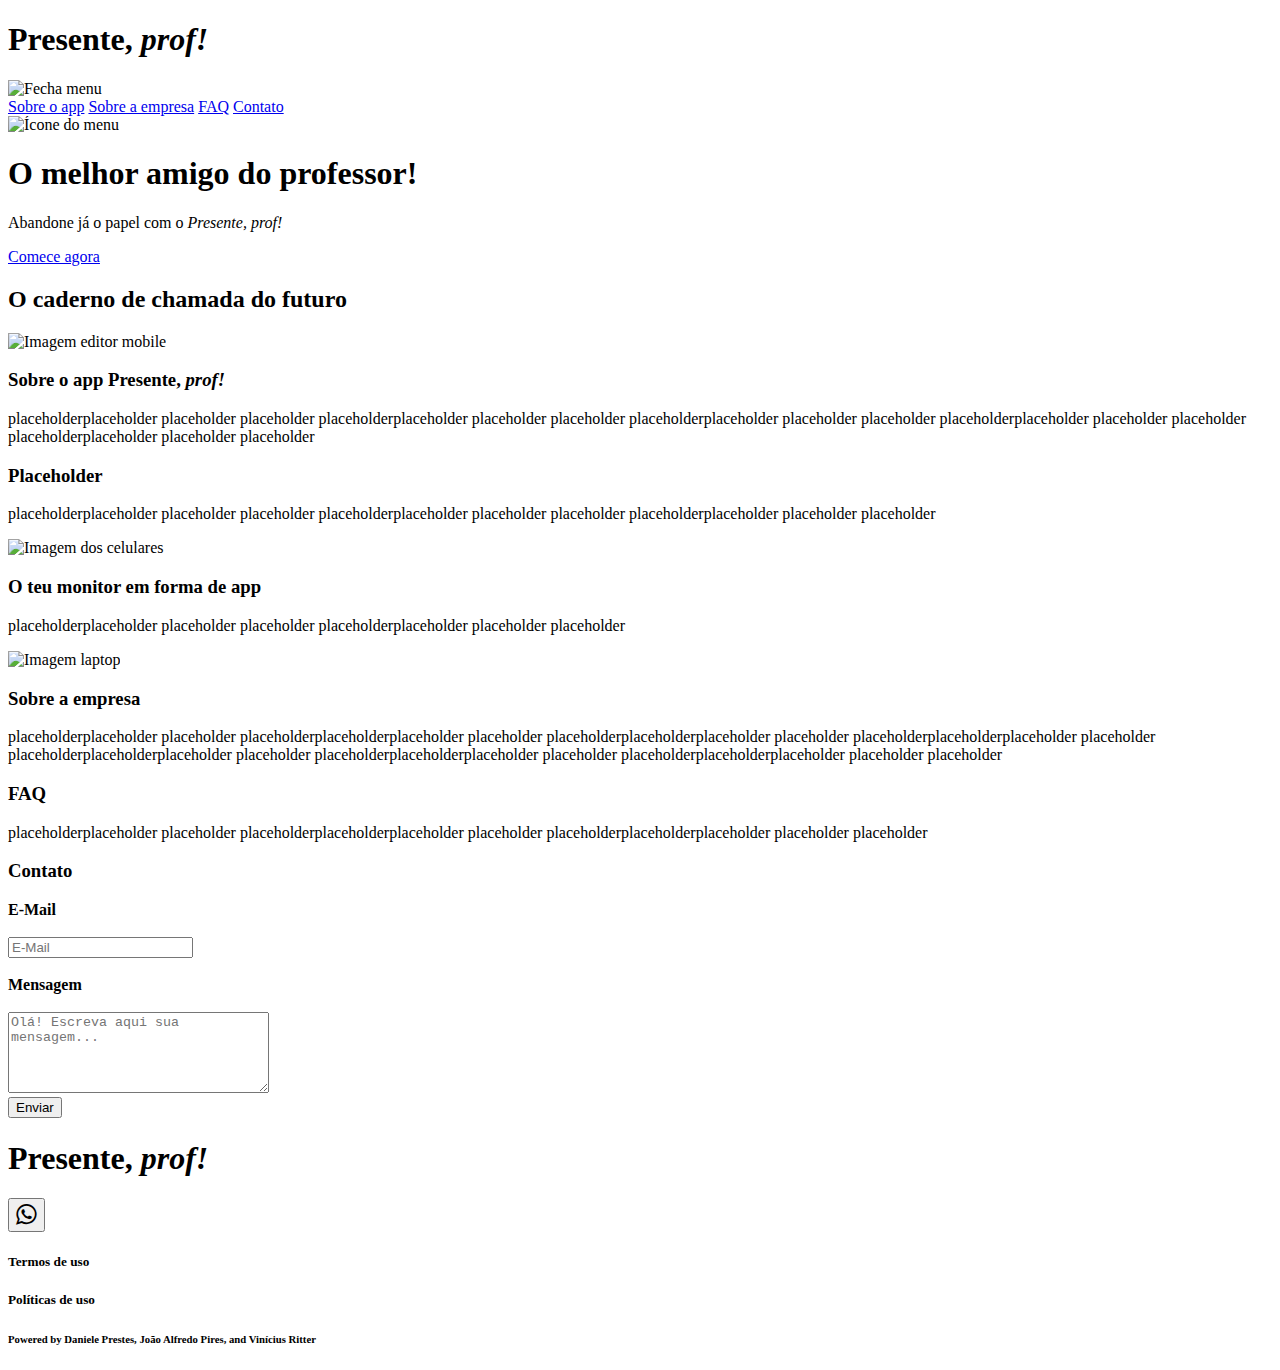
==== Landing_page/index.html @ 46fc6ded "Erro no JS do menu resolvido" ====
<!DOCTYPE html>
<html lang="pt-br">
<head>
    <meta charset="UTF-8">
    <meta name="viewport" content="width=device-width, initial-scale=1.0">
    <link rel="stylesheet" href="styles.css">
    <link rel="preconnect" href="https://fonts.googleapis.com">
    <link rel="preconnect" href="https://fonts.gstatic.com" crossorigin>
    <link href="https://fonts.googleapis.com/css2?family=Overpass:wght@300;600&family=Ubuntu:wght@400;500;700&display=swap" rel="stylesheet">
    <link rel="stylesheet" href="https://cdnjs.cloudflare.com/ajax/libs/font-awesome/4.7.0/css/font-awesome.min.css">
    <script src="forms.js"></script>    
    <title>Presente, prof!</title>
    <script> src="https://code.jquery.com/jquery-3.6.0.min.js"; integrity="sha256-/xUj+3OJU5yExlq6GSYGSHk7tPXikynS7ogEvDej/m4="</script>
</head>
<body>
    <div class="container">

        <!-- Seção Header -->

        <div class="nav">
            <h1>Presente, <i>prof!</i></h1>

            <!-- MENU -->
            <nav class="menu menu-hide">
                <div class="fecha-botao">
                    <img src="images/icon-close.svg" alt="Fecha menu">
                </div>
                <div class="menu-wrapper">
                    <div class="abas-menu">
                            <a href="#">Sobre o app</a>
                            <a href="#">Sobre a empresa</a>
                            <a href="#">FAQ</a>
                            <a href="#">Contato</a>
                    </div>
                </div>
            </nav>
            <!-- FIM MENU -->

            <img class="hamburger" src="images/icon-hamburger.svg" alt="Ícone do menu">
        </div>    
        <div class="text-header">
                <div id="p1">
                    <h1> <span>O melhor amigo</span> do professor!</h1>
                </div>
                <div id="p2">
                    <p>Abandone já o papel com o <i>Presente, prof!</i> </p>
                </div>
                <div class="botao-header">
                    <a href="#">Comece agora</a>
                </div>         
        </div>

        <!-- Seção Conteúdo 1 -->

        <section class="section1">
            <div class="conteudo1">
                <h2>O caderno de chamada do futuro</h2>
                <img class="editor-mobile" src="images/editor-mobile.png" alt="Imagem editor mobile">
                <div class="texto-conteudo1">
                    <h3><span>Sobre o app</span> Presente,<i> prof!</i></h3>
                    <p>placeholderplaceholder placeholder placeholder placeholderplaceholder placeholder placeholder placeholderplaceholder placeholder placeholder placeholderplaceholder placeholder placeholder placeholderplaceholder placeholder placeholder</p>
                    <h3>Placeholder</h3>
                    <p>placeholderplaceholder placeholder placeholder placeholderplaceholder placeholder placeholder placeholderplaceholder placeholder placeholder</p>
                </div>
            </div>   
        </section>

        <!-- Seção azul do meio -->

        <div class="celulares" >
            <img src="images/illustration-phones.svg" alt="Imagem dos celulares">
        </div>
        <section class="section-middle">
            <div class="conteudo-middle">
                <div class="texto-conteudo-middle">
                    <h3>O teu monitor em forma de app</h3>
                    <p>placeholderplaceholder placeholder placeholder placeholderplaceholder placeholder placeholder </p>
                </div>
            </div>   
        </section>

        <!-- Seção Conteúdo 2 -->

        <section class="section2">
            <div class="conteudo2">
                <img class="laptop-mobile" src="images/laptop-mobile.png" alt="Imagem laptop">
                <div class="texto-conteudo2">
                    <h3>Sobre a empresa</h3>
                    <p>placeholderplaceholder placeholder placeholderplaceholderplaceholder placeholder placeholderplaceholderplaceholder placeholder placeholderplaceholderplaceholder placeholder placeholderplaceholderplaceholder placeholder placeholderplaceholderplaceholder placeholder placeholderplaceholderplaceholder placeholder placeholder</p>
                    <h3>FAQ</h3>
                    <p>placeholderplaceholder placeholder placeholderplaceholderplaceholder placeholder placeholderplaceholderplaceholder placeholder placeholder</p>
                    <h3>Contato</h3>
                </div>
            </div>   
        </section>

        <!-- Formulário de contato -->

        <form id="form" onsubmit="validacaoForm()" method="post" novalidade>
            
            <div>
                <label class="nomeEmail"><b>E-Mail</b></label>
                <br><br>
                <input type="email" id="email" placeholder="E-Mail">
                <br>
                <label class="nomeMensagem"><br><b>Mensagem</b></label>
                <br><br>
                <textarea name="message" id="textArea" rows="5" cols="30" placeholder="Olá! Escreva aqui sua mensagem..."></textarea>
                <br>
                <input type="submit" value="Enviar">
            </div>

        </form>

         <!-- Footer -->

         <div class="footer">
            <h1>Presente, <i>prof!</i></h1>
            <button style="font-size:24px"><i class="fa fa-whatsapp"></i></button>
            <h5>Termos de uso</h5>
            <h5>Políticas de uso</h5>
            <h6>Powered by Daniele Prestes, João Alfredo Pires, and Vinícius Ritter</h6>
            
         </div>     
    </div>
    <script>
        const btnClose = document.querySelector('.fecha-botao');
        const menu = document.querySelector('.menu');
        const btnHamburger = document.querySelector('.hamburger');

        btnClose.addEventListener('click', menuHideShow);
        btnHamburger.addEventListener('click', menuHideShow);

        function menuHideShow(){
            menu.classList.toggle('menu-hide');
            btnHamburger.classList.toggle('hamburger-hide');
        }
    </script>
</body>
</html>
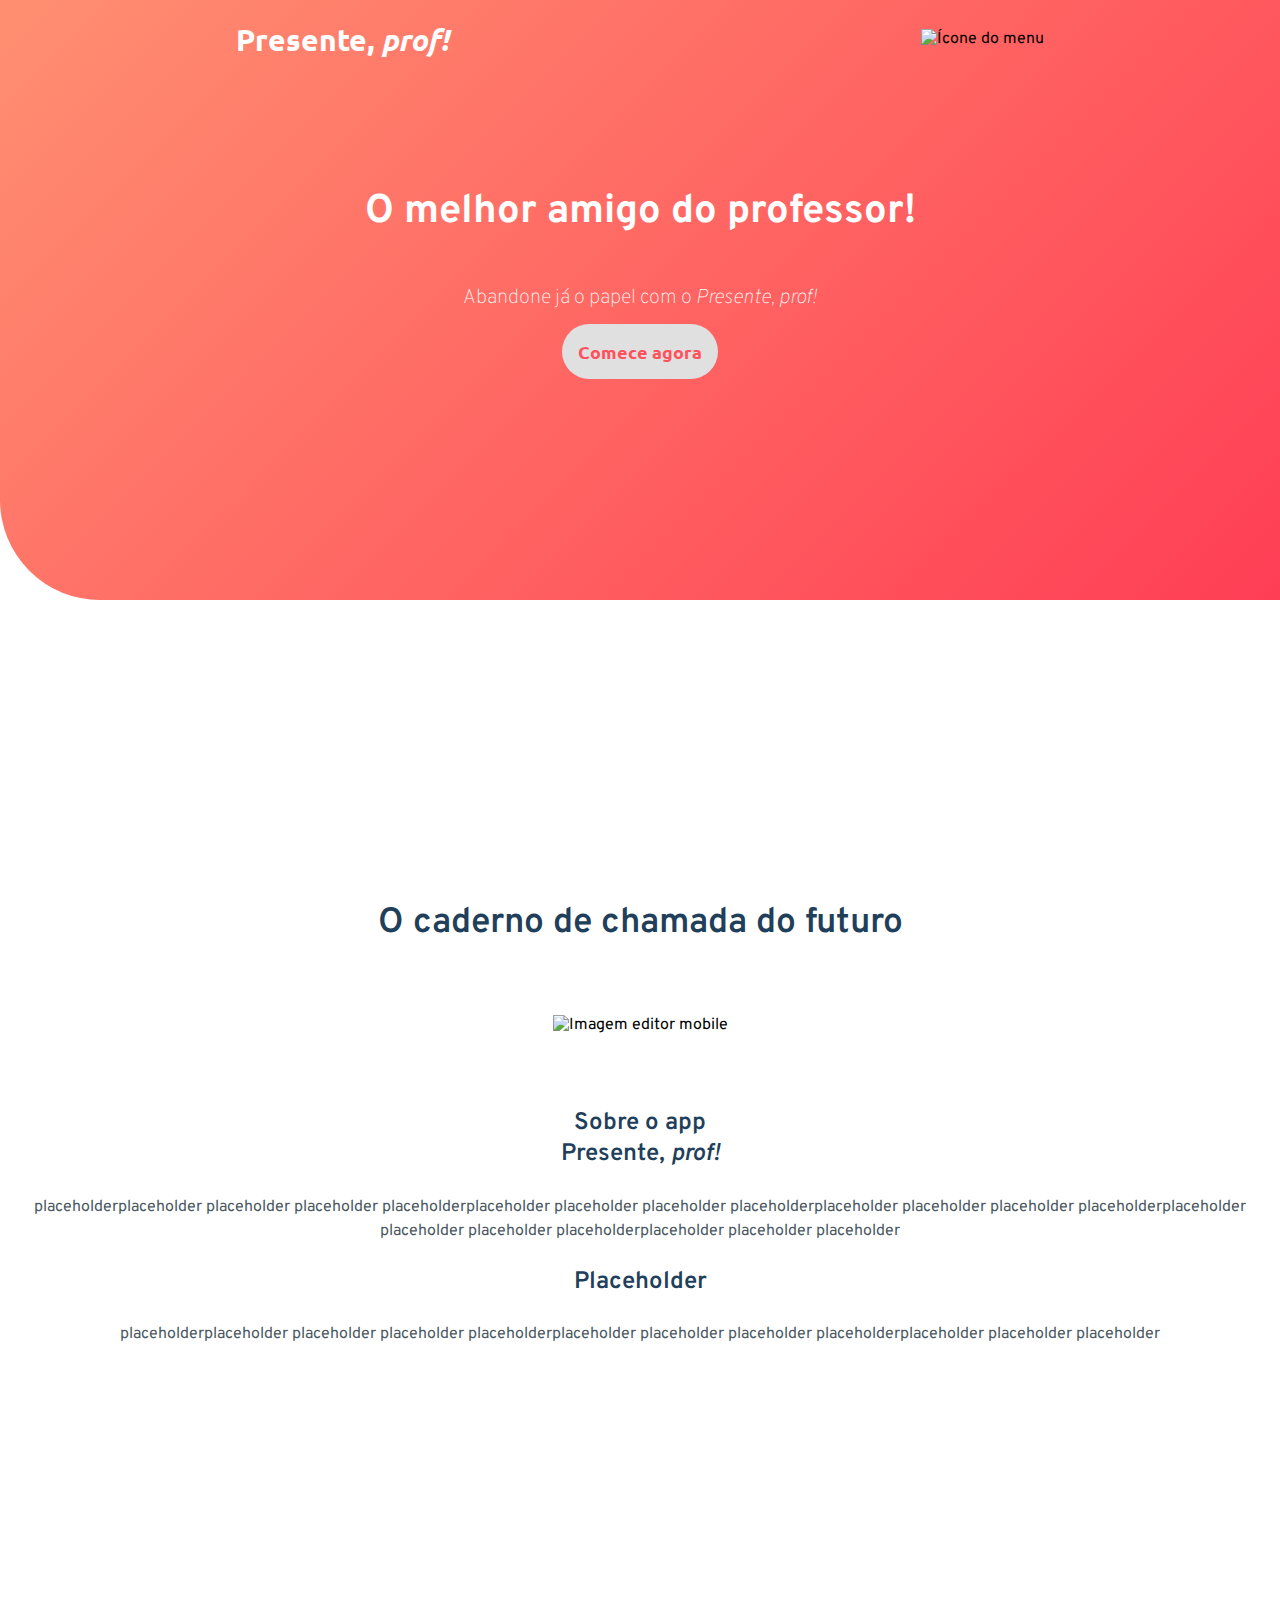
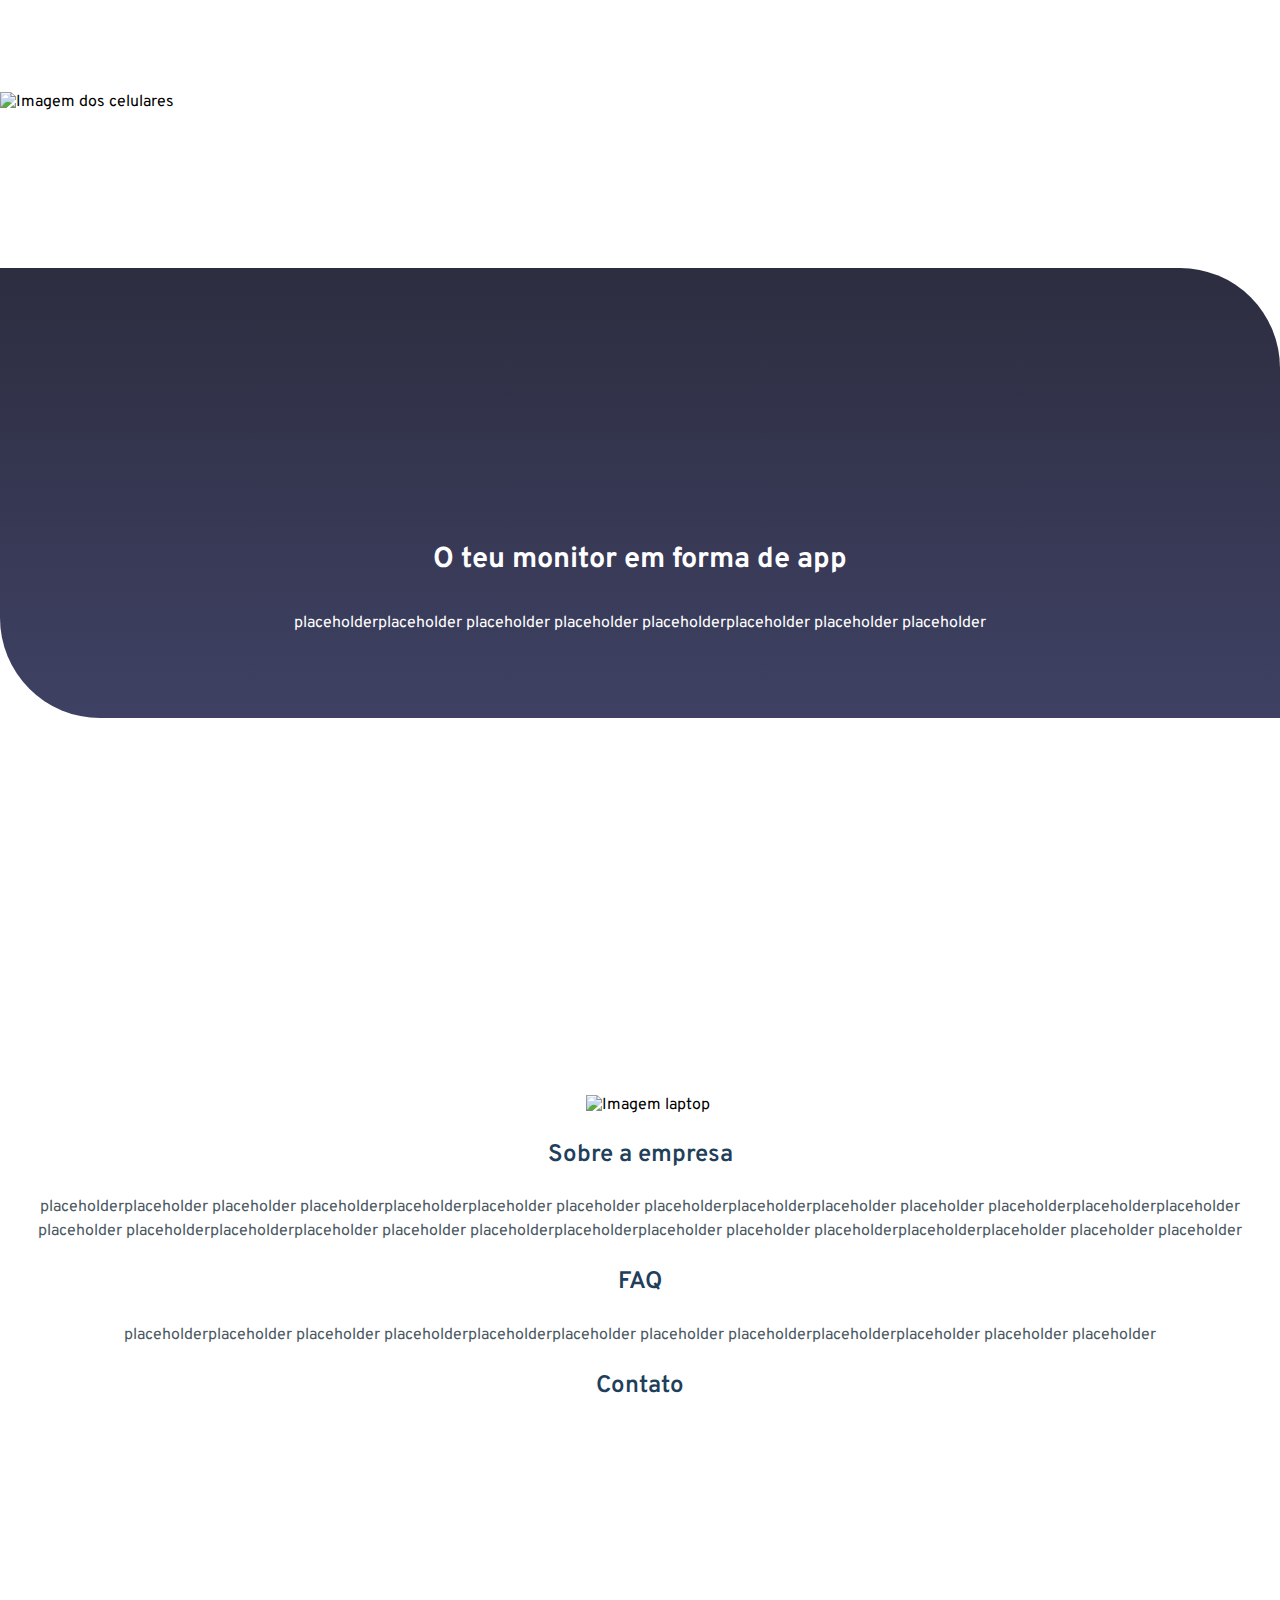
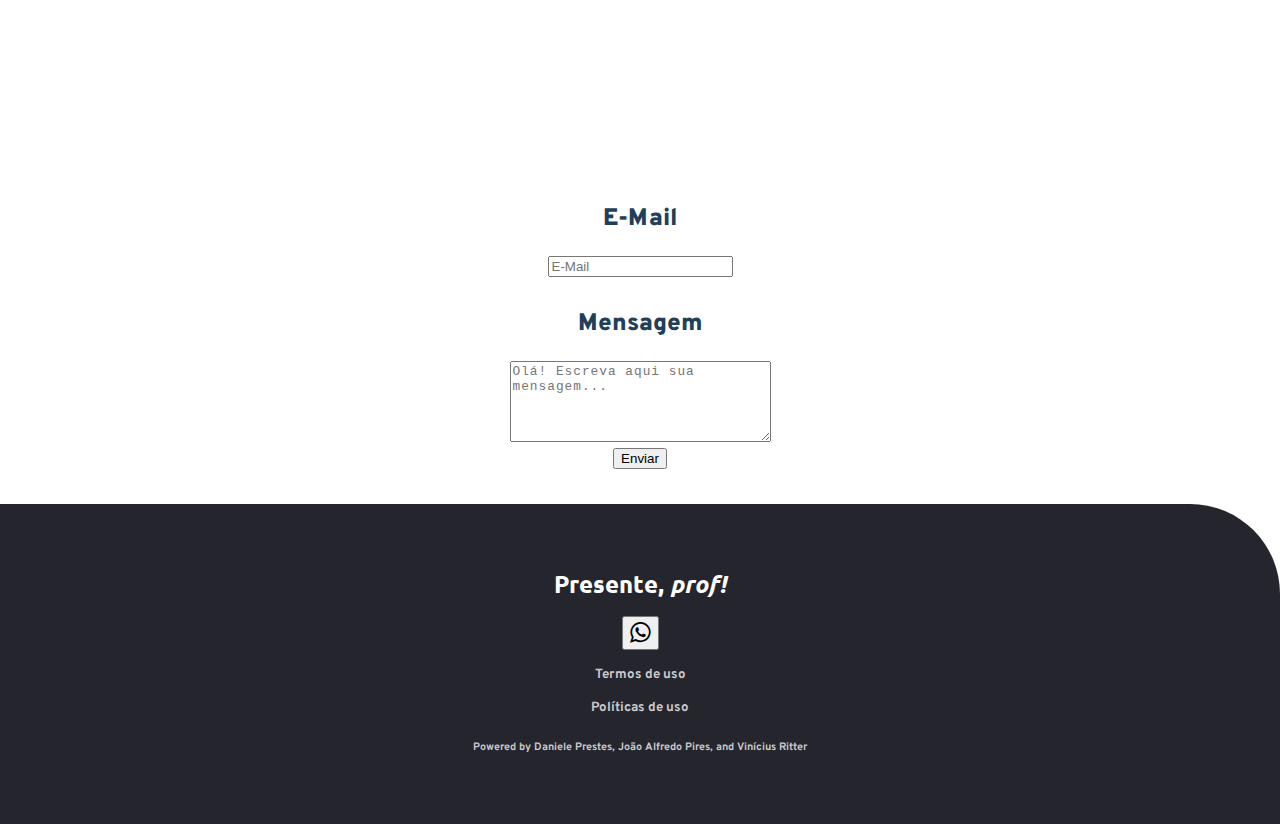
==== commit 6280a33d: "Mobile terminado" ====
--- a/Landing_page/index.html
+++ b/Landing_page/index.html
@@ -23,14 +23,14 @@
             <!-- MENU -->
             <nav class="menu menu-hide">
                 <div class="fecha-botao">
-                    <img src="images/icon-close.svg" alt="Fecha menu">
+                    <img src="images/icon-close.png" alt="Fecha menu">
                 </div>
                 <div class="menu-wrapper">
                     <div class="abas-menu">
-                            <a href="#">Sobre o app</a>
-                            <a href="#">Sobre a empresa</a>
-                            <a href="#">FAQ</a>
-                            <a href="#">Contato</a>
+                            <a href="#anchor-sobre">Sobre o app</a>
+                            <a href="#anchor-empresa">Sobre a empresa</a>
+                            <a href="#anchor-faq">FAQ</a>
+                            <a href="#anchor-contato">Contato</a>
                     </div>
                 </div>
             </nav>
@@ -57,7 +57,7 @@
                 <h2>O caderno de chamada do futuro</h2>
                 <img class="editor-mobile" src="images/editor-mobile.png" alt="Imagem editor mobile">
                 <div class="texto-conteudo1">
-                    <h3><span>Sobre o app</span> Presente,<i> prof!</i></h3>
+                    <h3 id="anchor-sobre"><span>Sobre o app</span> Presente,<i> prof!</i></h3>
                     <p>placeholderplaceholder placeholder placeholder placeholderplaceholder placeholder placeholder placeholderplaceholder placeholder placeholder placeholderplaceholder placeholder placeholder placeholderplaceholder placeholder placeholder</p>
                     <h3>Placeholder</h3>
                     <p>placeholderplaceholder placeholder placeholder placeholderplaceholder placeholder placeholder placeholderplaceholder placeholder placeholder</p>
@@ -85,11 +85,11 @@
             <div class="conteudo2">
                 <img class="laptop-mobile" src="images/laptop-mobile.png" alt="Imagem laptop">
                 <div class="texto-conteudo2">
-                    <h3>Sobre a empresa</h3>
+                    <h3 id="anchor-empresa">Sobre a empresa</h3>
                     <p>placeholderplaceholder placeholder placeholderplaceholderplaceholder placeholder placeholderplaceholderplaceholder placeholder placeholderplaceholderplaceholder placeholder placeholderplaceholderplaceholder placeholder placeholderplaceholderplaceholder placeholder placeholderplaceholderplaceholder placeholder placeholder</p>
-                    <h3>FAQ</h3>
+                    <h3 id="anchor-faq">FAQ</h3>
                     <p>placeholderplaceholder placeholder placeholderplaceholderplaceholder placeholder placeholderplaceholderplaceholder placeholder placeholder</p>
-                    <h3>Contato</h3>
+                    <h3 id="anchor-contato">Contato</h3>
                 </div>
             </div>   
         </section>
@@ -135,6 +135,8 @@
             menu.classList.toggle('menu-hide');
             btnHamburger.classList.toggle('hamburger-hide');
         }
+       
+    
     </script>
 </body>
 </html>--- a/Landing_page/styles.css
+++ b/Landing_page/styles.css
@@ -0,0 +1,357 @@
+html {
+    font-size: 100%;
+    box-sizing: border-box;
+}
+
+body {
+    margin: 0;
+    padding: 0;
+    overflow-x: hidden;
+    font-family: 'Overpass', sans-serif;
+    line-height: 1.3;
+}
+
+/* Estilos Header */
+
+.container {
+    width: 100%;
+    height: 600px;
+    position: absolute;
+    background-image: url(images/bg-pattern-intro-desktop.svg), linear-gradient(135deg, #FF8F71, #FF3E55);
+    background-position: 35% 35%;
+    background-size: 350%, 100%, 0% 0%;
+    border-bottom-left-radius: 100px;
+    background-repeat: no-repeat;  
+   }
+
+.container .nav {
+    
+    display: flex;
+    align-items: center;
+    justify-content: space-around; 
+}
+
+.nav h1 {
+    font-family: 'Ubuntu', sans-serif;
+    font-size: 30px;
+    color: white;
+}
+
+.text-header {
+    display: flex;
+    flex-direction: column;    
+    justify-content: center;
+    text-align: center;  
+      
+}
+
+#p1 {
+    color: white;
+    font-size: 20px;
+    font-weight: 600;
+    padding: 5rem 1rem 0 1rem;
+
+    
+}
+
+#p2 {
+    color: white;
+    font-size: 20px;
+    font-weight: 100;  
+    padding: 0 5rem 0 5rem;  
+    margin-bottom: 10px;
+}
+
+.botao-header a {
+    text-decoration: none;
+    height: 10rem;
+    width: 40%;
+    align-self: center;
+    padding: 1rem;
+    font-size: 1.1rem;
+    font-family: 'Ubuntu', sans-serif;
+    font-weight: 700;
+    border-radius: 5rem;
+    background-color: rgb(224, 224, 224);
+    color: hsl(356, 100%, 66%);
+    
+}
+.botao-header a:hover {
+    background-color: hsl(355, 100%, 74%);
+}
+
+/* Estilos menu */
+
+.menu {
+    position: fixed;
+    top: 0;
+    left: 0;
+    width: 100vw;
+    height: 100vh;
+    padding-top: 1.6rem;
+    display: flex;
+    flex-direction: column;
+    align-items: center;
+    justify-content: flex-start;
+    transition: all 1s ease-in-out;
+    
+}
+
+.fecha-botao {
+    display: flex;
+    align-items: center;
+    justify-content: flex-end;
+    width: 270%;
+    transform: scale(30%);
+    margin-top: -25px;    
+}
+
+.menu-wrapper {
+    background-color: white;
+    width: 82%;
+    height: 200px;
+    border-radius: 5px;
+    margin-top: 3rem;
+    box-shadow: 0px 10px 20px rgba(0, 0, 0, 1), 0px 20px 30px rgba(0, 0, 0, 1);
+    display: flex;
+    flex-direction: column;
+    align-items: center;
+    justify-content: center;
+}
+
+.abas-menu {
+    display: flex;
+    flex-direction: column;
+    align-items: center;
+    justify-content: center;
+    text-align: center;
+    background-color: rgb(224, 224, 241);
+    border-radius: 5px;
+    width: 50%;
+    padding: 1rem;
+}
+
+.abas-menu a {
+    display: block;
+    color: hsl(208, 49%, 24%);
+    text-decoration: none;
+    font-size: 1.2rem;
+    font-weight: 600;
+    padding: 0.2rem;
+}
+
+.abas-menu a:hover {
+    color: hsl(208, 32%, 55%);
+}
+
+.menu-hide {
+    left: 100vw;
+    opacity: 0;
+}
+
+.hamburger {
+    transition: all 1s ease-in-out;
+}
+
+.hamburger-hide {
+    opacity: 0;
+}
+
+
+/*Estilos seção 1*/
+
+.section1 {
+    width: 100%;
+    height: 1086px;
+    display: flex;
+    flex-direction: column;
+    text-align: center;
+    justify-content: center;
+    padding: 5rem 0 0 0;
+}
+
+.section1 h2 {
+    font-size: 2.2rem;
+    font-weight: 600;
+    padding: 15rem 2rem 0 2rem;
+    color: hsl(208, 49%, 24%)
+}
+
+.conteudo1 .editor-mobile {
+    margin-top: 2.5rem;
+    margin-bottom: 3rem;
+     
+}
+
+.texto-conteudo1 h3 {
+    font-size: 1.5rem;
+    font-weight: 600;
+    padding: 0 2rem 0 2rem;
+    color: hsl(208, 49%, 24%)
+}
+
+h3 span {
+    display: block;
+}
+
+.texto-conteudo1 p {
+    color: hsl(207, 13%, 34%);
+    line-height: 1.5rem;
+    margin: 0 1rem 0 1rem;
+}
+
+/* Estilos seção middle */
+
+.celulares {
+    width: 100%;
+    position: relative;
+    
+}
+
+.celulares img {
+    position: absolute;
+    width: 375px;
+    top: 0;
+    left: 0;
+    margin-top: 10rem;
+    display: flex;
+    
+    align-self: center;
+}
+
+.section-middle {
+    width: 100%;
+    height: 450px;
+    margin-top: 21rem;
+    display: flex;
+    flex-direction: column;
+    text-align: center;
+    justify-content: center;
+    align-self: center;
+    background-image: url(images/bg-pattern-circles.svg), linear-gradient(#2C2D3F,#3F4164);
+    background-size: 163%, 100%;
+    background-position: 50% 170%, 0%;
+    background-repeat: no-repeat, no-repeat;
+    border-top-right-radius: 100px;
+    border-bottom-left-radius: 100px;
+    
+
+}
+
+.texto-conteudo-middle {
+    margin-top: 10rem;
+    
+}
+
+.texto-conteudo-middle h3 {
+    color: white;
+    font-size: 1.8rem;
+    padding: 2rem 2rem 0 2rem;
+    
+    
+}
+
+.texto-conteudo-middle p {
+    color: white;
+    font-size: 1rem;
+    line-height: 1.5rem;
+    margin: 2rem 2rem 0 2rem;
+    
+}
+
+/* Estilos seção 2 */
+
+.section2 {
+    width: 100%;
+    height: 1086px;
+    display: flex;
+    flex-direction: column;
+    text-align: center;
+    justify-content: center;
+    padding: 0 0 0 0;
+}
+
+.conteudo2 .laptop-mobile {
+    padding: 0 0 0 1rem;
+}
+
+.texto-conteudo2 h3 {
+    font-size: 1.5rem;
+    font-weight: 600;
+    padding: 0 2rem 0 2rem;
+    color: hsl(208, 49%, 24%)
+}
+
+.texto-conteudo2 p {
+    color: hsl(207, 13%, 34%);
+    line-height: 1.5rem;
+    margin: 0 1.5rem 0 1.5rem;
+}
+
+/* Estilos Formulário*/
+
+#form {
+    width: 100%;
+    height: 300px;
+    display: flex;
+    flex-direction: column;
+    text-align: center;
+    
+}
+
+.nomeEmail {
+    font-size: 1.5rem;
+    font-weight: 600;
+    color: hsl(208, 49%, 24%)
+
+}
+
+.nomeMensagem {
+    font-size: 1.5rem;
+    font-weight: 600;
+    color: hsl(208, 49%, 24%)
+}
+
+textarea {
+    font-size: .8rem;
+    letter-spacing: 1px;
+}
+
+
+/* Estilos footer*/
+
+.footer {
+    height: 320px;
+    width: 100%;
+    display: flex;
+    flex-direction: column;
+    align-items: center;
+    background-color: hsl(240, 10%, 16%);
+    border-top-right-radius: 90px;
+}
+
+.footer h1 {
+    font-family: 'Ubuntu', sans-serif;
+    font-size: 1.5rem;
+    color: white;
+    padding-top: 3rem;
+}
+
+.footer img{
+    transform: scale(30%);
+    position: relative;
+    bottom: 100px;
+    left: 25px;
+   
+}
+
+.footer h5{
+    color: hsl(240, 2%, 79%);
+    margin: 1rem 0 0 0;
+}
+
+.footer h6{
+    color: hsl(240, 2%, 79%);
+    margin: 1 0 19rem 0;
+    
+}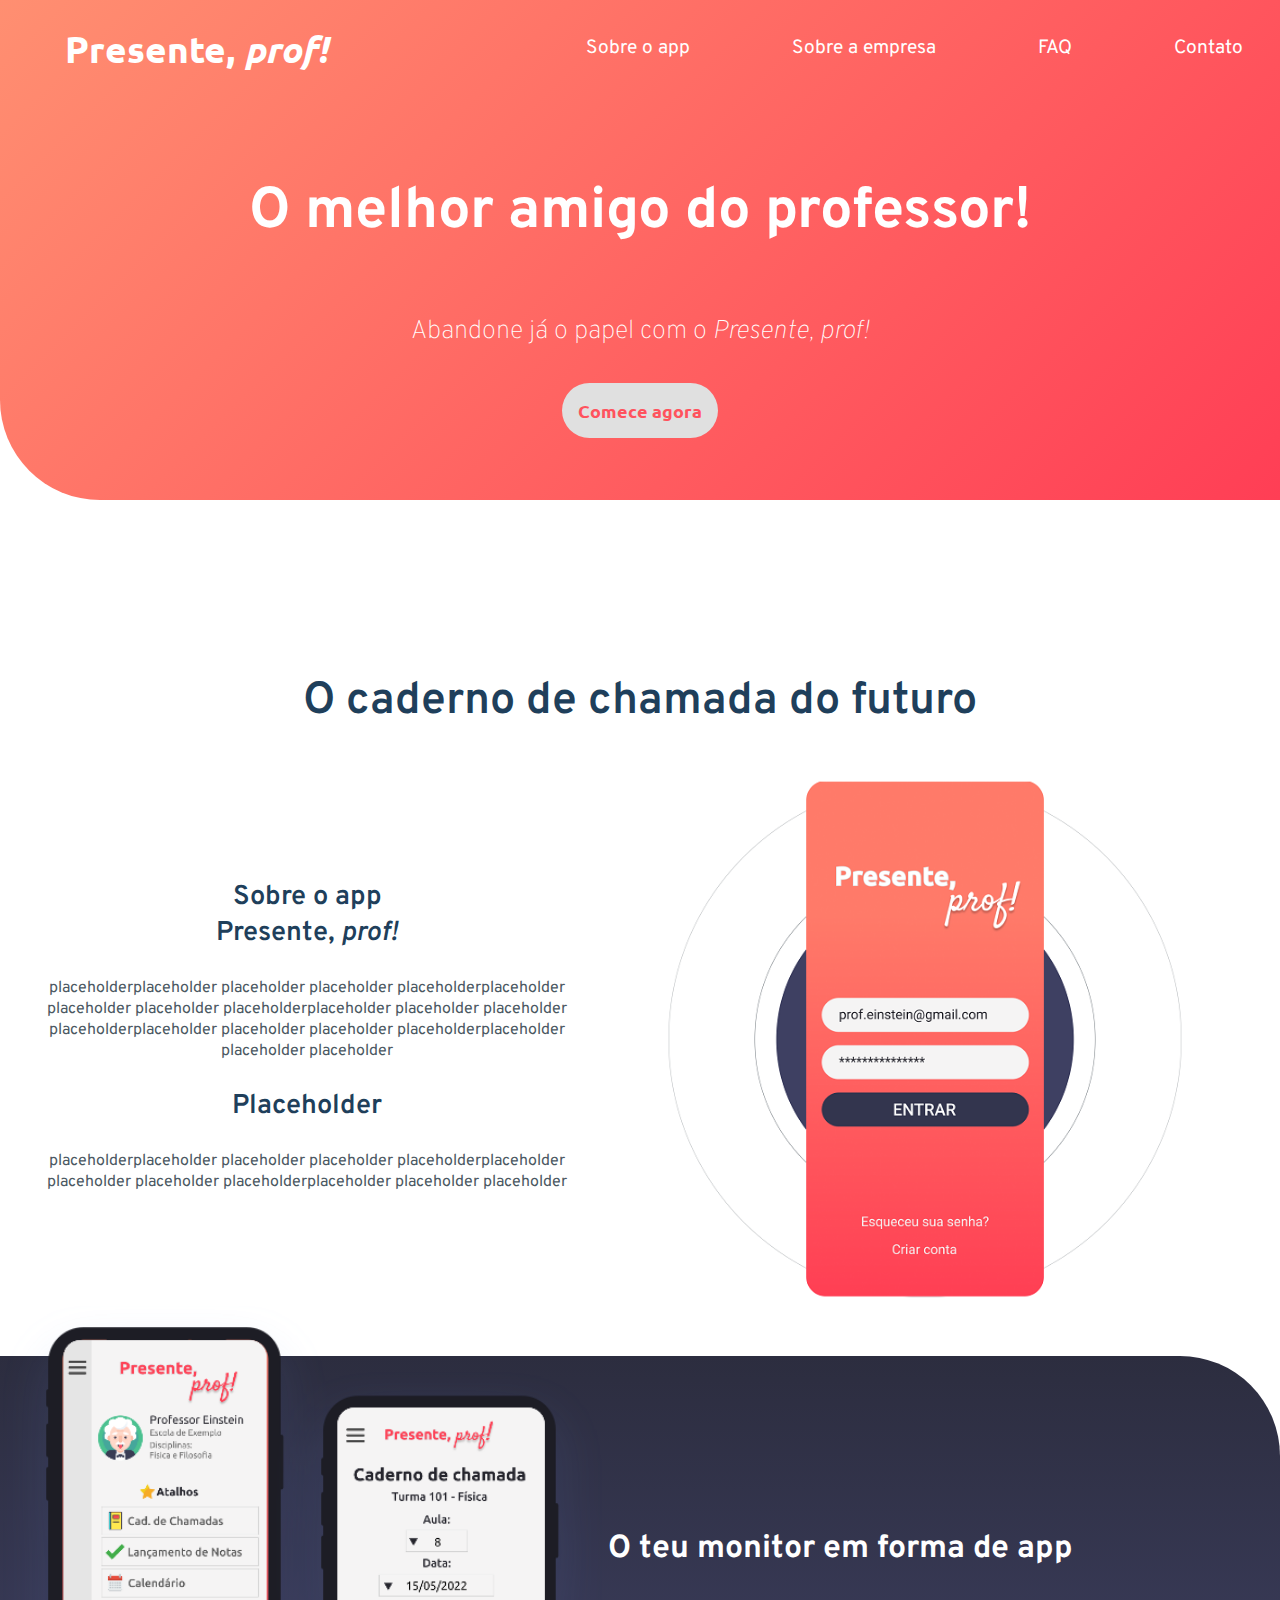
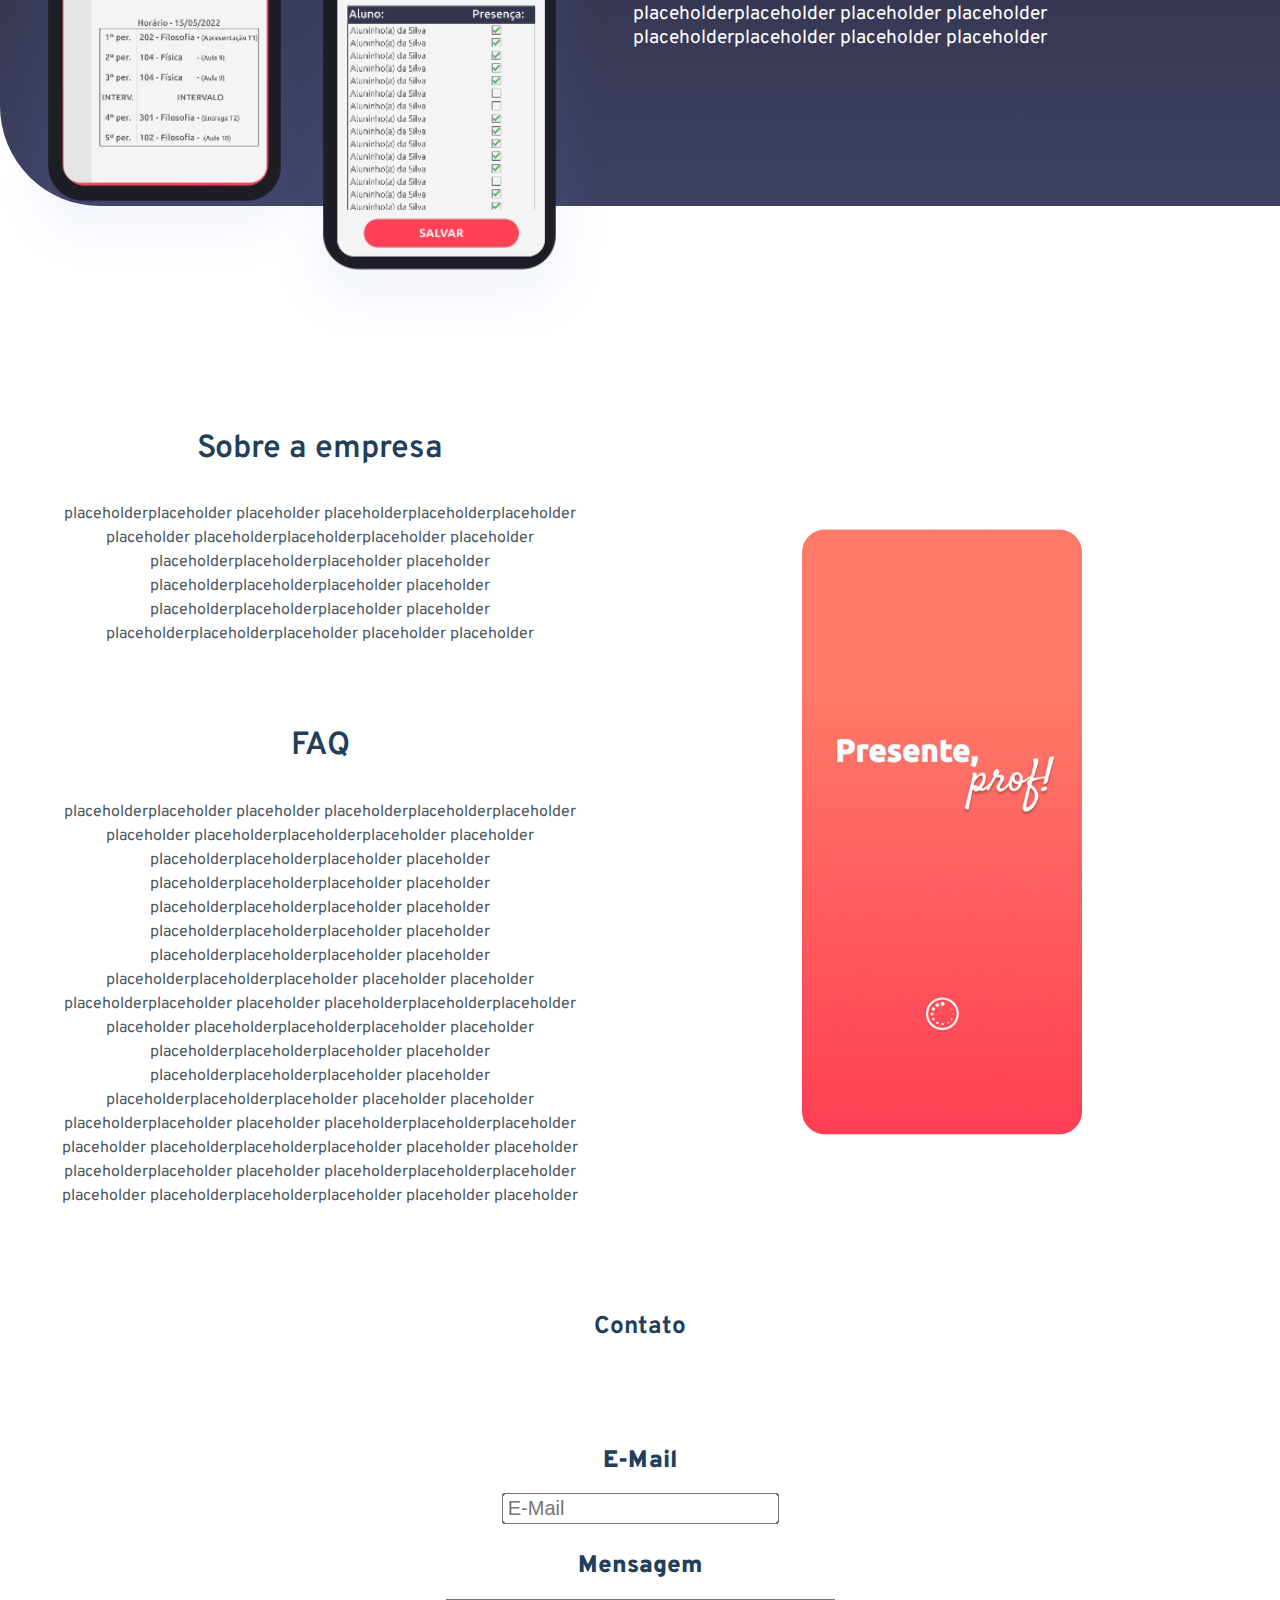
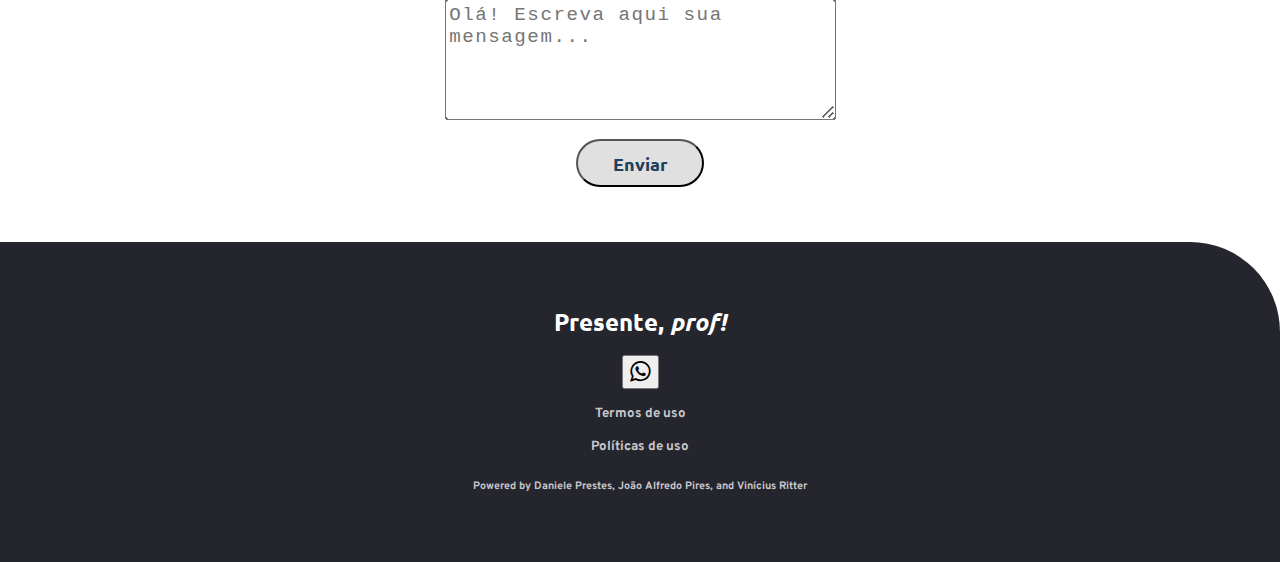
==== commit 0228c572: "Imagens trocadas + 1024px pronto" ====
--- a/Landing_page/index.html
+++ b/Landing_page/index.html
@@ -46,7 +46,7 @@
                     <p>Abandone já o papel com o <i>Presente, prof!</i> </p>
                 </div>
                 <div class="botao-header">
-                    <a href="#">Comece agora</a>
+                    <a href="#anchor-inicio">Comece agora</a>
                 </div>         
         </div>
 
@@ -54,8 +54,9 @@
 
         <section class="section1">
             <div class="conteudo1">
-                <h2>O caderno de chamada do futuro</h2>
-                <img class="editor-mobile" src="images/editor-mobile.png" alt="Imagem editor mobile">
+                <h2 id="anchor-inicio">O caderno de chamada do futuro</h2>
+                <img class="editor-mobile" src="images/Tela-de-login-preenchida-mobile.png" alt="Imagem editor mobile">
+                <img class="editor-desktop" src="images/tela-de-login-preenchida-desktop-circles.png" alt="Imagem editor desktop">
                 <div class="texto-conteudo1">
                     <h3 id="anchor-sobre"><span>Sobre o app</span> Presente,<i> prof!</i></h3>
                     <p>placeholderplaceholder placeholder placeholder placeholderplaceholder placeholder placeholder placeholderplaceholder placeholder placeholder placeholderplaceholder placeholder placeholder placeholderplaceholder placeholder placeholder</p>
@@ -68,7 +69,7 @@
         <!-- Seção azul do meio -->
 
         <div class="celulares" >
-            <img src="images/illustration-phones.svg" alt="Imagem dos celulares">
+            <img src="images/illustration-phones-telas.png" alt="Imagem dos celulares">
         </div>
         <section class="section-middle">
             <div class="conteudo-middle">
@@ -83,12 +84,15 @@
 
         <section class="section2">
             <div class="conteudo2">
-                <img class="laptop-mobile" src="images/laptop-mobile.png" alt="Imagem laptop">
+                <img class="laptop-mobile" src="images/Tela-carregamento-mobile.png" alt="Imagem laptop">
+                <img class="laptop-desktop" src="images/Tela-carregamento-desktop.png" alt="Imagem laptop desktop">
                 <div class="texto-conteudo2">
                     <h3 id="anchor-empresa">Sobre a empresa</h3>
                     <p>placeholderplaceholder placeholder placeholderplaceholderplaceholder placeholder placeholderplaceholderplaceholder placeholder placeholderplaceholderplaceholder placeholder placeholderplaceholderplaceholder placeholder placeholderplaceholderplaceholder placeholder placeholderplaceholderplaceholder placeholder placeholder</p>
                     <h3 id="anchor-faq">FAQ</h3>
-                    <p>placeholderplaceholder placeholder placeholderplaceholderplaceholder placeholder placeholderplaceholderplaceholder placeholder placeholder</p>
+                    <p>placeholderplaceholder placeholder placeholderplaceholderplaceholder placeholder placeholderplaceholderplaceholder placeholder placeholderplaceholderplaceholder placeholder placeholderplaceholderplaceholder placeholder placeholderplaceholderplaceholder placeholder placeholderplaceholderplaceholder placeholder placeholderplaceholderplaceholder placeholder placeholderplaceholderplaceholder placeholder placeholder placeholderplaceholder placeholder placeholderplaceholderplaceholder placeholder placeholderplaceholderplaceholder placeholder placeholderplaceholderplaceholder placeholder placeholderplaceholderplaceholder placeholder placeholderplaceholderplaceholder placeholder placeholder placeholderplaceholder placeholder placeholderplaceholderplaceholder placeholder placeholderplaceholderplaceholder placeholder placeholder placeholderplaceholder placeholder placeholderplaceholderplaceholder placeholder placeholderplaceholderplaceholder placeholder placeholder</p>
+                </div>
+                <div class="contato">
                     <h3 id="anchor-contato">Contato</h3>
                 </div>
             </div>   
@@ -96,20 +100,18 @@
 
         <!-- Formulário de contato -->
 
-        <form id="form" onsubmit="validacaoForm()" method="post" novalidade>
-            
+        <form id="form" onsubmit="validacaoForm()" method="post" novalidate>     
             <div>
                 <label class="nomeEmail"><b>E-Mail</b></label>
                 <br><br>
-                <input type="email" id="email" placeholder="E-Mail">
+                <input class="caixa-email" type="email" id="email" placeholder="E-Mail">
                 <br>
                 <label class="nomeMensagem"><br><b>Mensagem</b></label>
                 <br><br>
                 <textarea name="message" id="textArea" rows="5" cols="30" placeholder="Olá! Escreva aqui sua mensagem..."></textarea>
                 <br>
-                <input type="submit" value="Enviar">
+                <input class="botao-enviar" type="submit" value="Enviar">
             </div>
-
         </form>
 
          <!-- Footer -->
@@ -119,8 +121,7 @@
             <button style="font-size:24px"><i class="fa fa-whatsapp"></i></button>
             <h5>Termos de uso</h5>
             <h5>Políticas de uso</h5>
-            <h6>Powered by Daniele Prestes, João Alfredo Pires, and Vinícius Ritter</h6>
-            
+            <h6>Powered by Daniele Prestes, João Alfredo Pires, and Vinícius Ritter</h6> 
          </div>     
     </div>
     <script>
@@ -134,9 +135,7 @@
         function menuHideShow(){
             menu.classList.toggle('menu-hide');
             btnHamburger.classList.toggle('hamburger-hide');
-        }
-       
-    
+        }   
     </script>
 </body>
 </html>--- a/Landing_page/styles.css
+++ b/Landing_page/styles.css
@@ -22,7 +22,7 @@
     background-size: 350%, 100%, 0% 0%;
     border-bottom-left-radius: 100px;
     background-repeat: no-repeat;  
-   }
+}
 
 .container .nav {
     
@@ -42,7 +42,6 @@
     flex-direction: column;    
     justify-content: center;
     text-align: center;  
-      
 }
 
 #p1 {
@@ -50,8 +49,6 @@
     font-size: 20px;
     font-weight: 600;
     padding: 5rem 1rem 0 1rem;
-
-    
 }
 
 #p2 {
@@ -60,6 +57,10 @@
     font-weight: 100;  
     padding: 0 5rem 0 5rem;  
     margin-bottom: 10px;
+}
+
+.botao-header {
+    margin-top: 3rem;
 }
 
 .botao-header a {
@@ -73,9 +74,9 @@
     font-weight: 700;
     border-radius: 5rem;
     background-color: rgb(224, 224, 224);
-    color: hsl(356, 100%, 66%);
-    
-}
+    color: hsl(356, 100%, 66%);     
+}
+
 .botao-header a:hover {
     background-color: hsl(355, 100%, 74%);
 }
@@ -94,7 +95,6 @@
     align-items: center;
     justify-content: flex-start;
     transition: all 1s ease-in-out;
-    
 }
 
 .fecha-botao {
@@ -157,7 +157,6 @@
     opacity: 0;
 }
 
-
 /*Estilos seção 1*/
 
 .section1 {
@@ -173,14 +172,18 @@
 .section1 h2 {
     font-size: 2.2rem;
     font-weight: 600;
-    padding: 15rem 2rem 0 2rem;
+    padding: 10rem 2rem 1rem 2rem;
     color: hsl(208, 49%, 24%)
 }
 
 .conteudo1 .editor-mobile {
     margin-top: 2.5rem;
     margin-bottom: 3rem;
-     
+    transform: scale(130%);
+}
+
+.conteudo1 .editor-desktop {
+    display: none;
 }
 
 .texto-conteudo1 h3 {
@@ -204,8 +207,7 @@
 
 .celulares {
     width: 100%;
-    position: relative;
-    
+    position: relative; 
 }
 
 .celulares img {
@@ -213,10 +215,10 @@
     width: 375px;
     top: 0;
     left: 0;
-    margin-top: 10rem;
-    display: flex;
-    
+    margin-top: rem;
+    display: flex;
     align-self: center;
+    transform: scale(110%);
 }
 
 .section-middle {
@@ -234,21 +236,16 @@
     background-repeat: no-repeat, no-repeat;
     border-top-right-radius: 100px;
     border-bottom-left-radius: 100px;
-    
-
 }
 
 .texto-conteudo-middle {
-    margin-top: 10rem;
-    
+    margin-top: 10rem; 
 }
 
 .texto-conteudo-middle h3 {
     color: white;
     font-size: 1.8rem;
     padding: 2rem 2rem 0 2rem;
-    
-    
 }
 
 .texto-conteudo-middle p {
@@ -256,7 +253,6 @@
     font-size: 1rem;
     line-height: 1.5rem;
     margin: 2rem 2rem 0 2rem;
-    
 }
 
 /* Estilos seção 2 */
@@ -272,7 +268,14 @@
 }
 
 .conteudo2 .laptop-mobile {
-    padding: 0 0 0 1rem;
+    padding: 22rem 0 0 2rem;
+    margin-top: 4rem;
+    transform: scale(100%);
+    align-self: center;
+}
+
+.conteudo2 .laptop-desktop {
+    display: none;
 }
 
 .texto-conteudo2 h3 {
@@ -285,25 +288,32 @@
 .texto-conteudo2 p {
     color: hsl(207, 13%, 34%);
     line-height: 1.5rem;
-    margin: 0 1.5rem 0 1.5rem;
+    margin: 0 1.5rem rem 0rem;
 }
 
 /* Estilos Formulário*/
 
+.conteudo2 .contato {
+    font-size: 1.3rem;
+    font-weight: 600;
+    padding: 2rem 2rem 0 2rem;
+    color: hsl(208, 49%, 24%)
+}
+
 #form {
     width: 100%;
     height: 300px;
     display: flex;
     flex-direction: column;
     text-align: center;
-    
+    padding-top: 25rem;
+    padding-bottom: 2rem;
 }
 
 .nomeEmail {
     font-size: 1.5rem;
     font-weight: 600;
     color: hsl(208, 49%, 24%)
-
 }
 
 .nomeMensagem {
@@ -315,6 +325,25 @@
 textarea {
     font-size: .8rem;
     letter-spacing: 1px;
+}
+
+.botao-enviar {
+    text-decoration: none;
+    height: 2rem;
+    width: 20%;
+    align-self: center;
+    font-size: 0.9rem;
+    font-family: 'Ubuntu', sans-serif;
+    font-weight: 700;
+    border-radius: 5rem;
+    background-color: rgb(224, 224, 224);
+    color: hsl(208, 49%, 24%);
+    margin-top: 0.6rem;
+    cursor: pointer;
+}
+
+.botao-enviar:hover {
+    background-color: hsl(355, 100%, 74%);
 }
 
 
@@ -342,7 +371,6 @@
     position: relative;
     bottom: 100px;
     left: 25px;
-   
 }
 
 .footer h5{
@@ -352,6 +380,374 @@
 
 .footer h6{
     color: hsl(240, 2%, 79%);
-    margin: 1 0 19rem 0;
+    margin: 1 0 19rem 0;   
+}
+
+/* MEDIAQUERY DESKTOP 1024PX */
+
+@media screen and (min-width: 1024px){
+
+/* Header */
+
+.container {
+    width: 100%;
+    height: 500px;
+    position: absolute;
+    background-image: url(images/bg-pattern-intro-desktop.svg), linear-gradient(135deg, #FF8F71, #FF3E55);
+    background-position: 25% 52%;
+    background-size: 220%, 100%, 0% 0%;
+    border-bottom-left-radius: 100px;
+    background-repeat: no-repeat;  
+}
+
+.container .nav {
+    display: flex;
+    align-items: center;
+    justify-content: space-around; 
+}
+
+.nav h1 {
+    font-family: 'Ubuntu', sans-serif;
+    font-size: 2.3rem;
+    color: white;
+    width: 40%;
+    padding-left: 1rem;
+    text-align: center;
+}
+
+.text-header {
+    display: flex;
+    flex-direction: column;    
+    justify-content: center;
+    text-align: center;  
+}
+
+#p1 {
+    color: white;
+    font-size: 1.8rem;
+    font-weight: 600;
+    padding: 2.5rem 1rem 0 1rem;
+}
+
+#p2 {
+    color: white;
+    font-size: 1.6rem;
+    font-weight: 100;  
+    padding: 0 5rem 1rem 5rem;  
+}
+
+.botao-header {
+    margin-top: 0;
+}
+
+.botao-header a {
+    text-decoration: none;
+    height: 10rem;
+    width: 40%;
+    align-self: center;
+    padding: 1rem;
+    font-size: 1.1rem;
+    font-family: 'Ubuntu', sans-serif;
+    font-weight: 700;
+    border-radius: 5rem;
+    background-color: rgb(224, 224, 224);
+    color: hsl(356, 100%, 66%); 
+    cursor: pointer;   
+}
+
+.botao-header a:hover {
+    background-color: hsl(355, 100%, 74%);
+}
+
+/* Menu */
+
+.menu {
+    position: static;
+    width: 100%;
+    height: auto;
+    padding: 0;
+    display: block;
+}
+
+.fecha-botao {
+    display: none;    
+}
+
+.menu-wrapper {
+    background-color: transparent;
+    width: 98%;
+    height: auto;
+    border-radius: 0;
+    margin-top: 0; 
+    box-shadow: none;  
+    flex-direction: row; 
+    justify-content: flex-end;
+}
+
+.abas-menu {
+    background-color: transparent;
+    flex-direction: row;
+    justify-content: space-between;
+    text-align: center;
+    width: 75%;
+}
+
+.abas-menu a {
+    color: white;
+    text-decoration: none;
+    font-size: 1.2rem;
+    font-weight: 400;
+    padding: 0.2rem;  
+}
+
+.abas-menu a:hover {
+    color: hsl(240, 2%, 79%);
+    font-size: 1.3rem;
+    text-decoration: underline;
+}
+
+.menu-hide {
+    left: 0;
+    opacity: 1;   
+}
+
+.hamburger {
+    display: none;
+}
+
+/*Seção 1*/
+
+.section1 {
+    width: 100%;
+    height: 100%;
+    position: relative;
+    display: flex;
+    flex-direction: column;
+    text-align: center;
+    justify-content: center;
+    padding: 0 0 20rem 0;
+}
+
+.section1 h2 {
+    font-size: 2.8rem;
+    font-weight: 600;
+    padding: 30rem 2rem 7rem 2rem;
+    color: hsl(208, 49%, 24%)
+}
+
+.editor-mobile, .laptop-mobile {
+    display: none;   
+}
+
+.conteudo1 .editor-desktop {
+    position: absolute;
+    left: 50%;
+    bottom: -10%;
+    display: block;
+    transform: scale(90%);
     
+}
+
+.texto-conteudo1 {
+    width: 48%;
+}
+
+.texto-conteudo1 h3 {
+    font-size: 1.7rem;
+    font-weight: 600;
+    padding: 0 2rem 0 2rem;
+    color: hsl(208, 49%, 24%)
+}
+
+h3 span {
+    display: block;
+}
+
+.texto-conteudo1 p {
+    color: hsl(207, 13%, 34%);
+    line-height: 1.3rem;
+    margin: 0 1rem 0 1rem;
+}
+
+/* Middle */
+
+.celulares img {
+    position: absolute;
+    left: 9%;
+    transform: scale(160%);
+    display: block;
+}
+
+.section-middle {
+    width: 100%;
+    height: 450px;
+    margin-top: 7rem;
+    margin-bottom: 5rem;
+    background-image: url(images/bg-pattern-circles.svg), linear-gradient(#2C2D3F,#3F4164);
+    background-size: 100%;
+    background-position: bottom;
+    background-repeat: no-repeat, no-repeat;
+    border-top-right-radius: 100px;
+    border-bottom-left-radius: 100px;
+}
+
+.conteudo-middle {
+    width: 50%;
+    padding: 1rem 20rem 12rem 32.5rem;
+}
+
+.texto-conteudo-middle h3 {
+    color: white;
+    font-size: 2rem;
+    padding: 2rem 2rem 0 2rem;
+}
+
+.texto-conteudo-middle p {
+    color: white;
+    font-size: 1.2rem;
+    line-height: 1.5rem;
+    margin: 2rem 2rem 0 2rem;
+}
+
+/* Seção 2 */
+
+.section2 {
+    width: 100%;
+    height: 1000px;
+    padding: 6rem 0 0 0;
+}
+
+.texto-conteudo2 {
+    width: 50%;
+    display: flex;
+    flex-direction: column;
+    align-items: center;
+    justify-content: center;
+}
+
+.texto-conteudo2 h3 {
+    font-size: 2rem;
+    font-weight: 600;
+    padding: 0 2rem 0 2rem;
+    color: hsl(208, 49%, 24%)
+}
+
+.texto-conteudo2 p {
+    display: flex;
+    align-self: flex-end;
+    color: hsl(207, 13%, 34%);
+    line-height: 1.5rem;
+    margin: 0 1.5rem 3rem 1.5rem;
+}
+
+.conteudo2 .laptop-desktop {
+    position: absolute;
+    overflow: hidden;
+    left: 58%;
+    top: 400%;
+    display: block;
+    transform: scale(70%);
+}
+
+
+
+/* Formulário*/
+
+.conteudo2 .contato {
+    font-size: 1.3rem;
+    font-weight: 600;
+    padding: 2rem 2rem 0 2rem;
+    color: hsl(208, 49%, 24%)
+}
+
+#form {
+    width: 100%;
+    height: 300px;
+    display: flex;
+    flex-direction: column;
+    text-align: center;
+    padding-top: 4rem;
+}
+
+.nomeEmail {
+    font-size: 1.5rem;
+    font-weight: 600;
+    color: hsl(208, 49%, 24%)
+}
+
+.nomeMensagem {
+    font-size: 1.5rem;
+    font-weight: 600;
+    padding-bottom: 10px;
+    color: hsl(208, 49%, 24%)
+}
+
+textarea {
+    font-size: .8rem;
+    letter-spacing: 1px;
+    transform: scale(150%);
+    margin-bottom: 3rem;
+    margin-top: 1rem;
+}
+
+.caixa-email {
+    transform: scale(150%);
+}
+
+.botao-enviar {
+    text-decoration: none;
+    height: 3rem;
+    width: 10%;
+    margin-top: -1rem;
+    align-self: center;
+    font-size: 1.1rem;
+    font-family: 'Ubuntu', sans-serif;
+    font-weight: 700;
+    border-radius: 5rem;
+    background-color: rgb(224, 224, 224);
+    color: hsl(208, 49%, 24%);
+    cursor: pointer;   
+}
+
+.botao-enviar:hover {
+    background-color: hsl(355, 100%, 74%);
+}
+
+/* Footer */
+
+.footer {
+    height: 320px;
+    width: 100%;
+    margin-top: 4rem;
+    display: flex;
+    flex-direction: column;
+    align-items: center;
+    background-color: hsl(240, 10%, 16%);
+    border-top-right-radius: 90px;
+}
+
+.footer h1 {
+    font-family: 'Ubuntu', sans-serif;
+    font-size: 1.5rem;
+    color: white;
+    padding-top: 3rem;
+}
+
+.footer img{
+    transform: scale(30%);
+    position: relative;
+    bottom: 100px;
+    left: 25px;
+}
+
+.footer h5{
+    color: hsl(240, 2%, 79%);
+    margin: 1rem 0 0 0;
+}
+
+.footer h6{
+    color: hsl(240, 2%, 79%);
+    margin: 1 0 19rem 0;   
+}
+
 }